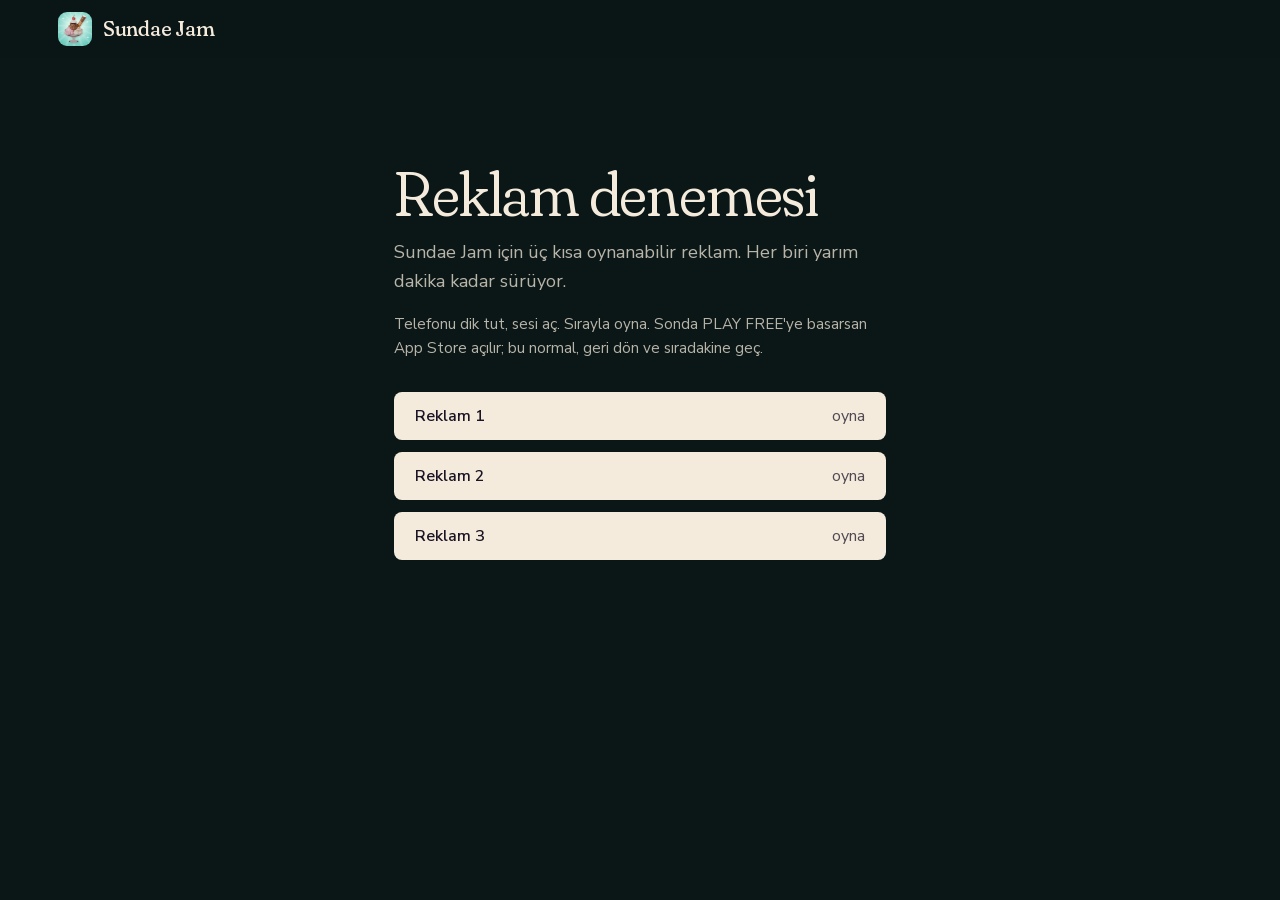
==== playtest/index.html @ f24d7bd7 "Playtest page (unlisted, noindex): the three Sundae Jam playable ads (A win, B cut off, C fail then " ====
<!doctype html>
<html lang="tr">
<head>
<meta charset="utf-8">
<meta name="viewport" content="width=device-width, initial-scale=1">
<meta name="robots" content="noindex, nofollow">
<title>Sundae Jam reklam denemesi</title>
<meta name="theme-color" content="#0b1716">
<link rel="icon" href="/assets/icon.png" type="image/png">
<link rel="stylesheet" href="/assets/fonts/fonts.css">
<link rel="stylesheet" href="/assets/kk.css">
<link rel="stylesheet" href="/assets/theme.css">
<link rel="stylesheet" href="/assets/site.css">
<style>
  /* the three ads, one per row, full width on a phone */
  .tries { display: grid; gap: 0.75rem; margin: 1.5rem 0 2rem; }
  .tries .btn { width: 100%; justify-content: space-between; }
  .tries .btn span { font-weight: 400; opacity: 0.75; }
</style>
</head>
<body>
<header class="wrap bar">
  <a class="brand" href="/" translate="no"><img src="/assets/icon.png" alt="" width="36" height="36">Sundae Jam</a>
</header>

<main id="main" class="wrap doc">
<h1>Reklam denemesi</h1>
<p>Sundae Jam için üç kısa oynanabilir reklam. Her biri yarım dakika kadar sürüyor.</p>
<p class="quiet">Telefonu dik tut, sesi aç. Sırayla oyna. Sonda PLAY FREE'ye basarsan App Store açılır; bu normal, geri dön ve sıradakine geç.</p>
<div class="tries">
  <a class="btn solid" href="/playtest/1/">Reklam 1 <span>oyna</span></a>
  <a class="btn solid" href="/playtest/2/">Reklam 2 <span>oyna</span></a>
  <a class="btn solid" href="/playtest/3/">Reklam 3 <span>oyna</span></a>
</div>
</main>
</body>
</html>
---- assets/fonts/fonts.css ----
/* Fraunces and Nunito Sans (SIL Open Font License 1.1), self-hosted so no visitor request leaves kettlekite.com. */
@font-face { font-family: "Fraunces"; font-style: normal; font-weight: 100 900; font-display: swap; src: url("/assets/fonts/fraunces-latin-ext.woff2") format("woff2"); unicode-range: U+0100-02BA, U+02BD-02C5, U+02C7-02CC, U+02CE-02D7, U+02DD-02FF, U+0304, U+0308, U+0329, U+1D00-1DBF, U+1E00-1E9F, U+1EF2-1EFF, U+2020, U+20A0-20AB, U+20AD-20C4, U+2113, U+2C60-2C7F, U+A720-A7FF; }
@font-face { font-family: "Fraunces"; font-style: normal; font-weight: 100 900; font-display: swap; src: url("/assets/fonts/fraunces-latin.woff2") format("woff2"); unicode-range: U+0000-00FF, U+0131, U+0152-0153, U+02BB-02BC, U+02C6, U+02DA, U+02DC, U+0304, U+0308, U+0329, U+2000-206F, U+20AC, U+2122, U+2191, U+2193, U+2212, U+2215, U+FEFF, U+FFFD; }
@font-face { font-family: "Nunito Sans"; font-style: normal; font-weight: 400 800; font-display: swap; src: url("/assets/fonts/nunito-sans-latin-ext.woff2") format("woff2"); unicode-range: U+0100-02BA, U+02BD-02C5, U+02C7-02CC, U+02CE-02D7, U+02DD-02FF, U+0304, U+0308, U+0329, U+1D00-1DBF, U+1E00-1E9F, U+1EF2-1EFF, U+2020, U+20A0-20AB, U+20AD-20C4, U+2113, U+2C60-2C7F, U+A720-A7FF; }
@font-face { font-family: "Nunito Sans"; font-style: normal; font-weight: 400 800; font-display: swap; src: url("/assets/fonts/nunito-sans-latin.woff2") format("woff2"); unicode-range: U+0000-00FF, U+0131, U+0152-0153, U+02BB-02BC, U+02C6, U+02DA, U+02DC, U+0304, U+0308, U+0329, U+2000-206F, U+20AC, U+2122, U+2191, U+2193, U+2212, U+2215, U+FEFF, U+FFFD; }
---- assets/kk.css ----
/* Kettlekite shared base: the sky at the hour the kettle goes on. Night and dusk for the ground,
   ivory for the words, the kite's gold and teal only on the kite itself. Every Kettlekite site
   copies this file (scripts/sync-shared.sh); a game site sets its own colours in theme.css. */
:root {
  --night: #0d0f22;
  --dusk: #1d2150;
  --dusk-2: #2d2a5c;
  --plum: #57405f;
  --ember: #e9a06b;
  --ivory: #f4ebdd;
  --ivory-2: rgba(244, 235, 221, 0.74);
  --ivory-3: rgba(244, 235, 221, 0.5);
  --line: rgba(244, 235, 221, 0.14);
  --gold: #f0a92e;
  --teal: #5fa59a;
  --bg: var(--night);
  --ink: #1a1424; /* type on ivory */
  --display: "Fraunces", "Iowan Old Style", "Palatino", Georgia, serif;
  --body: "Nunito Sans", ui-rounded, system-ui, sans-serif;
  --gutter: clamp(1.25rem, 4.5vw, 4rem);
  --max: 92rem;
  --measure: 38rem;
  --ease: cubic-bezier(0.22, 1, 0.36, 1);
}

*, *::before, *::after { box-sizing: border-box; }
html { -webkit-text-size-adjust: 100%; text-size-adjust: 100%; color-scheme: dark; scroll-behavior: smooth; }
body {
  margin: 0;
  min-height: 100vh;
  font: 400 1.125rem/1.6 var(--body);
  color: var(--ivory);
  background: var(--bg);
  overflow-x: clip;
  -webkit-font-smoothing: antialiased;
}
img, svg, video { display: block; max-width: 100%; }
a { color: inherit; text-decoration-thickness: 1px; text-underline-offset: 0.22em; text-decoration-color: var(--ivory-3); }
a:hover { text-decoration-color: currentColor; }
:focus-visible { outline: 2px solid var(--ivory); outline-offset: 4px; border-radius: 6px; }
h1, h2, h3 { margin: 0; font-family: var(--display); font-weight: 340; line-height: 1.02; letter-spacing: -0.02em; text-wrap: balance; font-variation-settings: "opsz" 144; }
p { margin: 0 0 1rem; text-wrap: pretty; }
.wrap { width: 100%; max-width: var(--max); margin: 0 auto; padding: 0 var(--gutter); }
.quiet { color: var(--ivory-3); font-size: 0.95rem; }
.sr { position: absolute; width: 1px; height: 1px; overflow: hidden; clip: rect(0 0 0 0); white-space: nowrap; }

/* Top bar. Fixed over the page; it gains a veil once the page has scrolled. */
.bar {
  position: fixed; inset: 0 0 auto 0; z-index: 50;
  display: flex; align-items: center; justify-content: space-between; gap: 1rem;
  padding: 1.1rem var(--gutter);
  transition: background 0.5s var(--ease), padding 0.5s var(--ease);
}
/* long pages have no script to veil the bar, so it is veiled from the start */
.bar.veiled, body:has(.doc) .bar { background: color-mix(in srgb, var(--bg) 78%, transparent); backdrop-filter: blur(14px); -webkit-backdrop-filter: blur(14px); padding-top: 0.75rem; padding-bottom: 0.75rem; }
.brand { display: inline-flex; align-items: center; gap: 0.7rem; text-decoration: none; font-family: var(--display); font-weight: 450; font-size: 1.3rem; letter-spacing: -0.01em; font-variation-settings: "opsz" 48; }
.brand img { width: 34px; height: 34px; border-radius: 9px; }
.brand .kite { width: 22px; height: 22px; }
.nav { display: flex; gap: clamp(1rem, 2.4vw, 2.2rem); font-size: 0.98rem; color: var(--ivory-2); }
.nav a { text-decoration: none; }
.nav a:hover { color: var(--ivory); }

/* Buttons take the shape of Apple's App Store badge that sits among them: 48 px tall, corners of 8 px
   (the badge's own, measured). One solid ivory button per view, everything else outlined or a plain link */
.btn {
  display: inline-flex; align-items: center; justify-content: center; gap: 0.55rem;
  min-height: 3rem; padding: 0.8rem 1.35rem; border-radius: 8px;
  font: 600 1rem/1 var(--body); text-decoration: none; white-space: nowrap;
  transition: background 0.3s var(--ease), color 0.3s var(--ease), box-shadow 0.3s var(--ease), transform 0.3s var(--ease);
}
.btn.solid { background: var(--ivory); color: var(--ink); }
.btn.solid:hover { background: #fff8ee; transform: translateY(-1px); }
.btn.line { color: var(--ivory); box-shadow: inset 0 0 0 1px var(--ivory-3); }
.btn.line:hover { box-shadow: inset 0 0 0 1px var(--ivory); }
.btn.soon { color: var(--ivory-2); box-shadow: inset 0 0 0 1px var(--line); cursor: default; }
/* A row of them, centred on one line; the gap is the badge's clear space (a quarter of its height).
   Apple's own badge, unaltered, for a game that is out; "coming soon" holds its place until then */
.actions { display: flex; flex-wrap: wrap; align-items: center; gap: 0.75rem; }
.store-badge { display: inline-flex; border-radius: 8px; }
.store-badge img { width: auto; height: 3rem; }

/* Long-form pages: privacy, terms, support */
.doc { max-width: var(--measure); padding-top: clamp(7rem, 14vw, 10rem); padding-bottom: 3rem; }
.doc h1 { font-size: clamp(2.6rem, 6vw, 4rem); margin-bottom: 0.8rem; }
.doc h2 { font-size: 1.6rem; margin: 2.6rem 0 0.6rem; font-weight: 400; }
.doc h3 { font-family: var(--body); font-size: 1.05rem; font-weight: 700; letter-spacing: 0; margin: 1.6rem 0 0.35rem; }
.doc p, .doc li { color: var(--ivory-2); }
.doc .quiet { margin-bottom: 2rem; }
.doc a { text-decoration-color: var(--ivory-3); }

/* Footer */
.foot { position: relative; border-top: 1px solid var(--line); padding: 2.4rem 0 3rem; font-size: 0.92rem; color: var(--ivory-3); }
.foot .wrap { display: flex; flex-wrap: wrap; justify-content: space-between; gap: 1rem 2.5rem; }
.foot p { margin: 0; }
.foot ul { list-style: none; margin: 0; padding: 0; display: flex; flex-wrap: wrap; gap: 0.4rem 1.5rem; }
.foot a { text-decoration: none; }
.foot a:hover { color: var(--ivory); }

/* Phone frame for real screen recordings */
.phone {
  position: relative; width: min(300px, 64vw); aspect-ratio: 496 / 1080;
  padding: 10px; border-radius: 48px; background: #0b0a10;
  box-shadow: 0 0 0 1.5px rgba(255, 255, 255, 0.14), 0 50px 100px -30px rgba(0, 0, 0, 0.7), 0 20px 40px -20px rgba(0, 0, 0, 0.5);
}
.phone::before { content: ""; position: absolute; z-index: 2; top: 20px; left: 50%; width: 28%; height: 22px; border-radius: 99px; background: #0b0a10; transform: translateX(-50%); }
.phone video, .phone img { width: 100%; height: 100%; object-fit: cover; border-radius: 38px; background: #222; }

/* Reveal on scroll: home.js / game.js add .in when an element enters the view */
.rise { opacity: 0; transform: translateY(2.2rem); transition: opacity 1.1s var(--ease), transform 1.1s var(--ease); }
.rise.in { opacity: 1; transform: none; }

@media (max-width: 760px) {
  .nav { gap: 1rem; font-size: 0.92rem; }
  .nav:has(a:not([href^="#"])) a[href^="#"] { display: none; } /* game sites keep Support on phones */
  .brand { font-size: 1.15rem; }
}
@media (prefers-reduced-motion: reduce) {
  html { scroll-behavior: auto; }
  *, *::before, *::after { animation: none !important; transition: none !important; }
  .rise { opacity: 1; transform: none; }
}
---- assets/theme.css ----
/* Sundae Jam: a mint-cold evening with strawberry in the light, the colours of the scoops themselves.
   Only colours live here; layout comes from the shared kk.css and game.css. */
:root {
  --bg: #0b1716;
  --hero-1: #2f7a6c;
  --hero-2: #163a34;
  --glow: rgba(245, 143, 154, 0.3);
  --tint: rgba(127, 224, 200, 0.12);
  --sister-tint: rgba(242, 160, 180, 0.16);
  --accent: #bfe8d4;
}
---- assets/site.css ----
/* Details on top of the shared kk.css and game.css. Those two are synced from kettlekite-site (scripts/sync-shared.sh)
   and would lose anything written into them here, so this file holds the polish instead. It is the same on every game
   site; fold it into kk.css / game.css in kettlekite-site when convenient, then delete it. */

/* The page's own surfaces: selection, scrollbar, taps */
html { scrollbar-color: var(--ivory-3) var(--bg); -webkit-tap-highlight-color: transparent; }
::selection { background: color-mix(in srgb, var(--accent) 38%, transparent); color: var(--ivory); }
a, button { touch-action: manipulation; }
.quiet, .foot { color: rgba(244, 235, 221, 0.58); } /* 4.5:1 on every game's ground (0.5 fell just short on Vanity's) */

/* Skip link: out of sight until a keyboard reaches it */
.skip {
  position: fixed; z-index: 60; top: 0.75rem; left: var(--gutter); padding: 0.75rem 1.2rem; border-radius: 999px;
  background: var(--ivory); color: var(--ink); font-weight: 600; font-size: 1rem; text-decoration: none; transform: translateY(-300%);
}
.skip:focus-visible { transform: none; border-radius: 999px; }

/* 44 px for a finger with no visual shift: padding grows the target, a negative margin gives the space back */
.brand { padding-block: 5px; margin-block: -5px; }
.nav a { padding-block: 11px; margin-block: -11px; }
.g-cta .help { padding-block: 8px; margin-block: calc(0.9rem - 8px) -8px; }
.studio-mark { padding-block: 10px; margin-block: calc(1.4rem - 10px) -10px; }
.calm a { display: inline-block; padding-block: 10px; margin-block: -10px; }
.foot a { display: inline-block; padding-block: 12px; margin-block: -12px; }
.nav a[aria-current="page"] { color: var(--ivory); }

/* Trick pictures stay square: a height attribute must not beat the aspect ratio */
.trick img { height: auto; }

/* Apple's own badge, unaltered, for a game that is out (as on kettlekite.com) */
.store-badge { display: inline-flex; border-radius: 9px; }
.store-badge img { width: auto; height: 3rem; }
.store-badge:focus-visible { border-radius: 10px; }

/* Press and hover: everything clickable answers on press; only links move, and never far */
a.btn, .store-badge, .sister { transition: transform 0.16s var(--ease), background 0.3s var(--ease), box-shadow 0.3s var(--ease); }
a.btn:active, .store-badge:active { transform: scale(0.97); }
.sister:active { transform: scale(0.985); }
@media (hover: hover) and (pointer: fine) {
  .store-badge:hover { transform: translateY(-1px); }
  .sister:hover { transform: translateY(-2px); }
}

/* Blocks rise a little less far and a little sooner; with scripting off they are simply there */
.rise { transform: translateY(1.25rem); transition: opacity 0.9s var(--ease), transform 0.9s var(--ease); }
@media (scripting: none) { .rise { opacity: 1; transform: none; } }

/* Phones: the props gather round the phone and leave the words under it clear */
@media (max-width: 860px) {
  .g-scene { inset: 0 0 auto 0; height: 64%; }
}

@media (prefers-reduced-motion: reduce) {
  .rise { opacity: 1; transform: none; }
}
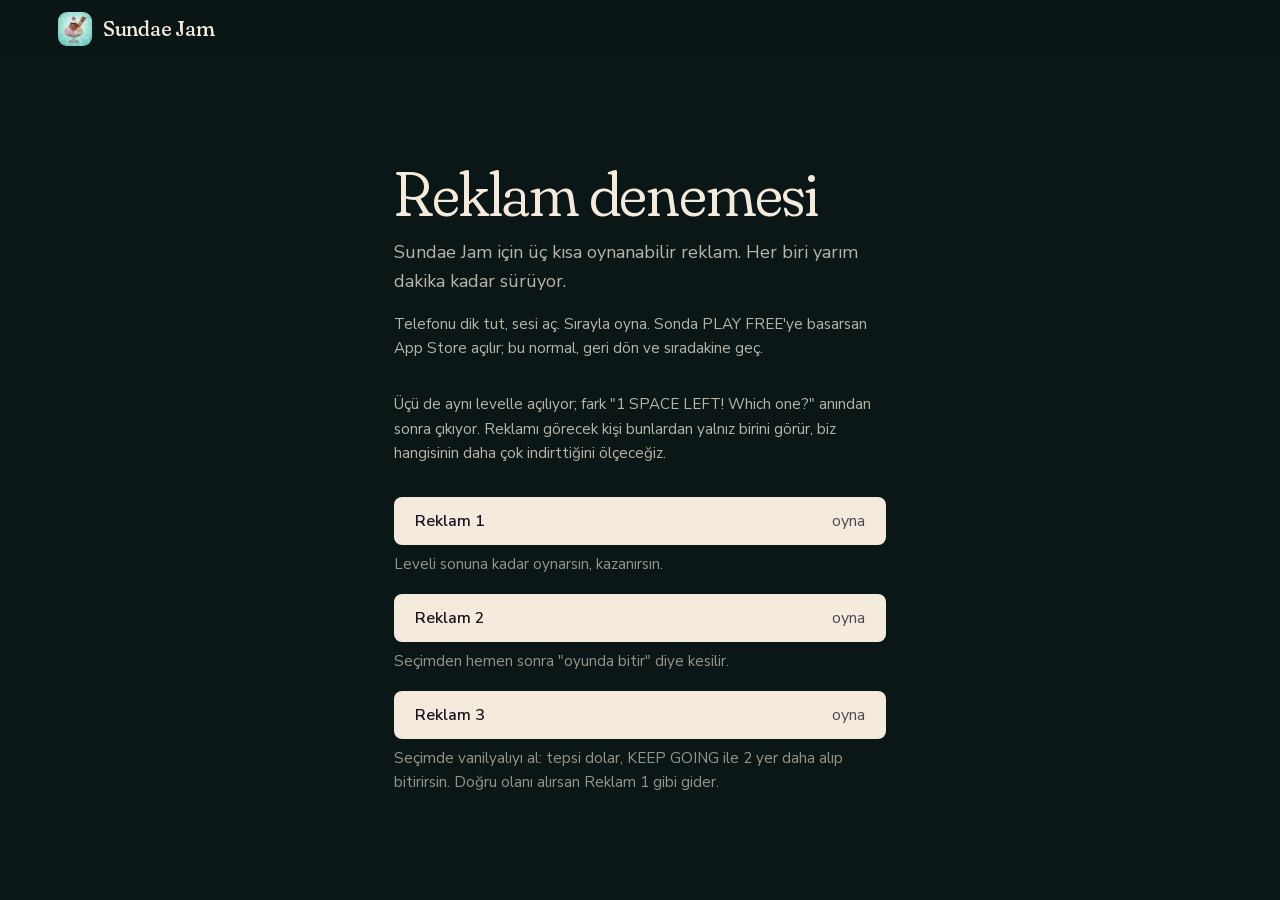
==== commit 34200643: "Playtest: each ad's difference under its button (all three open the same level; they part at the cho" ====
--- a/playtest/index.html
+++ b/playtest/index.html
@@ -16,6 +16,7 @@
   .tries { display: grid; gap: 0.75rem; margin: 1.5rem 0 2rem; }
   .tries .btn { width: 100%; justify-content: space-between; }
   .tries .btn span { font-weight: 400; opacity: 0.75; }
+  .tries .note { margin: -0.35rem 0 0.4rem; font-size: 0.95rem; opacity: 0.8; }
 </style>
 </head>
 <body>
@@ -27,10 +28,14 @@
 <h1>Reklam denemesi</h1>
 <p>Sundae Jam için üç kısa oynanabilir reklam. Her biri yarım dakika kadar sürüyor.</p>
 <p class="quiet">Telefonu dik tut, sesi aç. Sırayla oyna. Sonda PLAY FREE'ye basarsan App Store açılır; bu normal, geri dön ve sıradakine geç.</p>
+<p class="quiet">Üçü de aynı levelle açılıyor; fark "1 SPACE LEFT! Which one?" anından sonra çıkıyor. Reklamı görecek kişi bunlardan yalnız birini görür, biz hangisinin daha çok indirttiğini ölçeceğiz.</p>
 <div class="tries">
   <a class="btn solid" href="/playtest/1/">Reklam 1 <span>oyna</span></a>
+  <p class="note">Leveli sonuna kadar oynarsın, kazanırsın.</p>
   <a class="btn solid" href="/playtest/2/">Reklam 2 <span>oyna</span></a>
+  <p class="note">Seçimden hemen sonra "oyunda bitir" diye kesilir.</p>
   <a class="btn solid" href="/playtest/3/">Reklam 3 <span>oyna</span></a>
+  <p class="note">Seçimde vanilyalıyı al: tepsi dolar, KEEP GOING ile 2 yer daha alıp bitirirsin. Doğru olanı alırsan Reklam 1 gibi gider.</p>
 </div>
 </main>
 </body>
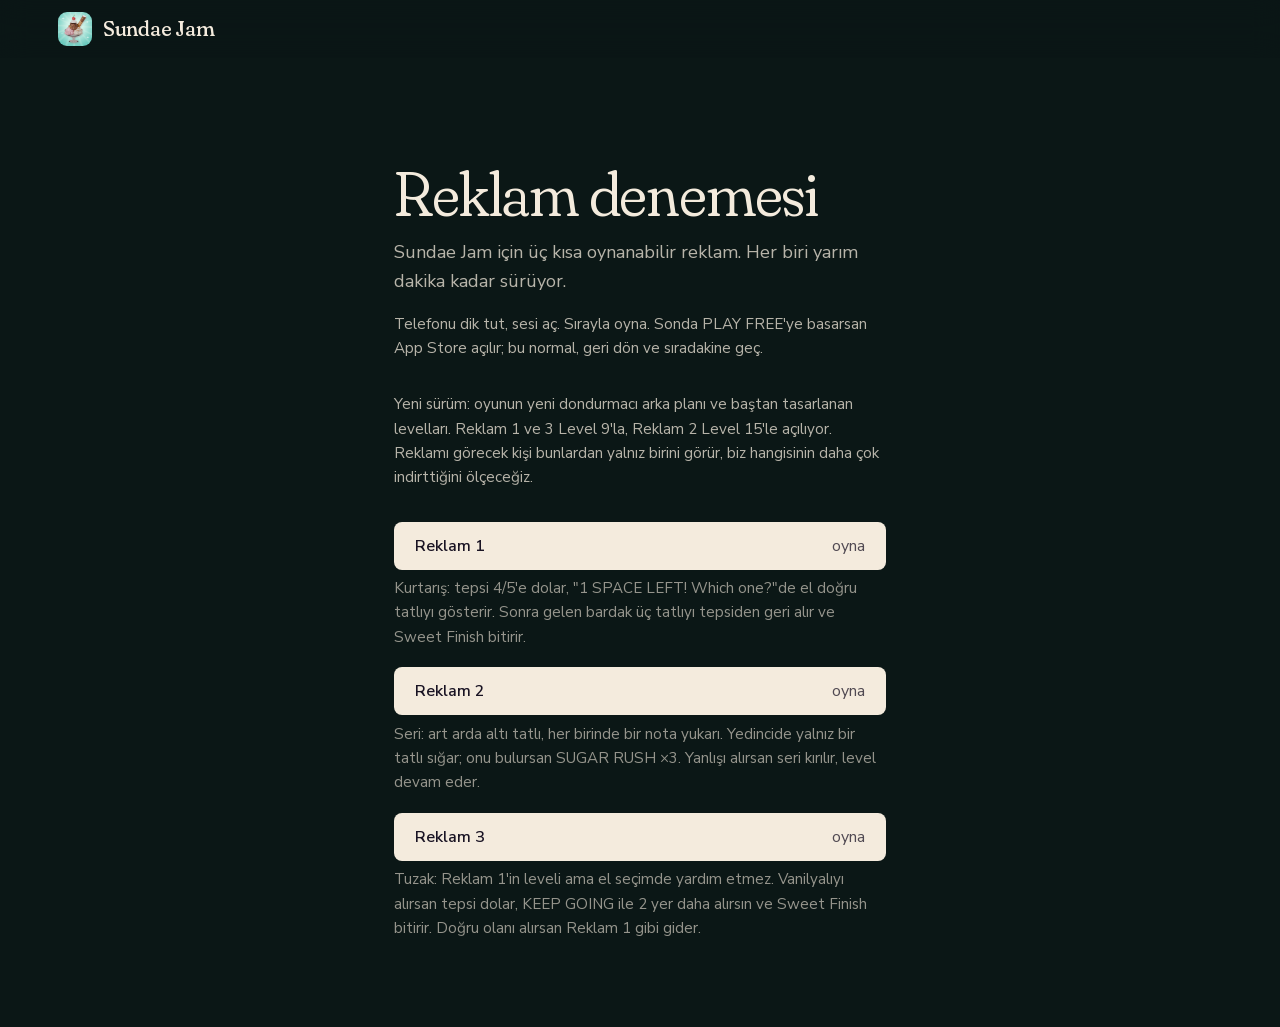
==== commit a621485e: "Playtest: the v2 playables on the re-baked levels (A save on L9, B streak on L15, C fail bait on L9)" ====
--- a/playtest/index.html
+++ b/playtest/index.html
@@ -28,14 +28,14 @@
 <h1>Reklam denemesi</h1>
 <p>Sundae Jam için üç kısa oynanabilir reklam. Her biri yarım dakika kadar sürüyor.</p>
 <p class="quiet">Telefonu dik tut, sesi aç. Sırayla oyna. Sonda PLAY FREE'ye basarsan App Store açılır; bu normal, geri dön ve sıradakine geç.</p>
-<p class="quiet">Üçü de aynı levelle açılıyor; fark "1 SPACE LEFT! Which one?" anından sonra çıkıyor. Reklamı görecek kişi bunlardan yalnız birini görür, biz hangisinin daha çok indirttiğini ölçeceğiz.</p>
+<p class="quiet">Yeni sürüm: oyunun yeni dondurmacı arka planı ve baştan tasarlanan levelları. Reklam 1 ve 3 Level 9'la, Reklam 2 Level 15'le açılıyor. Reklamı görecek kişi bunlardan yalnız birini görür, biz hangisinin daha çok indirttiğini ölçeceğiz.</p>
 <div class="tries">
   <a class="btn solid" href="/playtest/1/">Reklam 1 <span>oyna</span></a>
-  <p class="note">Leveli sonuna kadar oynarsın, kazanırsın.</p>
+  <p class="note">Kurtarış: tepsi 4/5'e dolar, "1 SPACE LEFT! Which one?"de el doğru tatlıyı gösterir. Sonra gelen bardak üç tatlıyı tepsiden geri alır ve Sweet Finish bitirir.</p>
   <a class="btn solid" href="/playtest/2/">Reklam 2 <span>oyna</span></a>
-  <p class="note">Seçimden hemen sonra "oyunda bitir" diye kesilir.</p>
+  <p class="note">Seri: art arda altı tatlı, her birinde bir nota yukarı. Yedincide yalnız bir tatlı sığar; onu bulursan SUGAR RUSH ×3. Yanlışı alırsan seri kırılır, level devam eder.</p>
   <a class="btn solid" href="/playtest/3/">Reklam 3 <span>oyna</span></a>
-  <p class="note">Seçimde vanilyalıyı al: tepsi dolar, KEEP GOING ile 2 yer daha alıp bitirirsin. Doğru olanı alırsan Reklam 1 gibi gider.</p>
+  <p class="note">Tuzak: Reklam 1'in leveli ama el seçimde yardım etmez. Vanilyalıyı alırsan tepsi dolar, KEEP GOING ile 2 yer daha alırsın ve Sweet Finish bitirir. Doğru olanı alırsan Reklam 1 gibi gider.</p>
 </div>
 </main>
 </body>
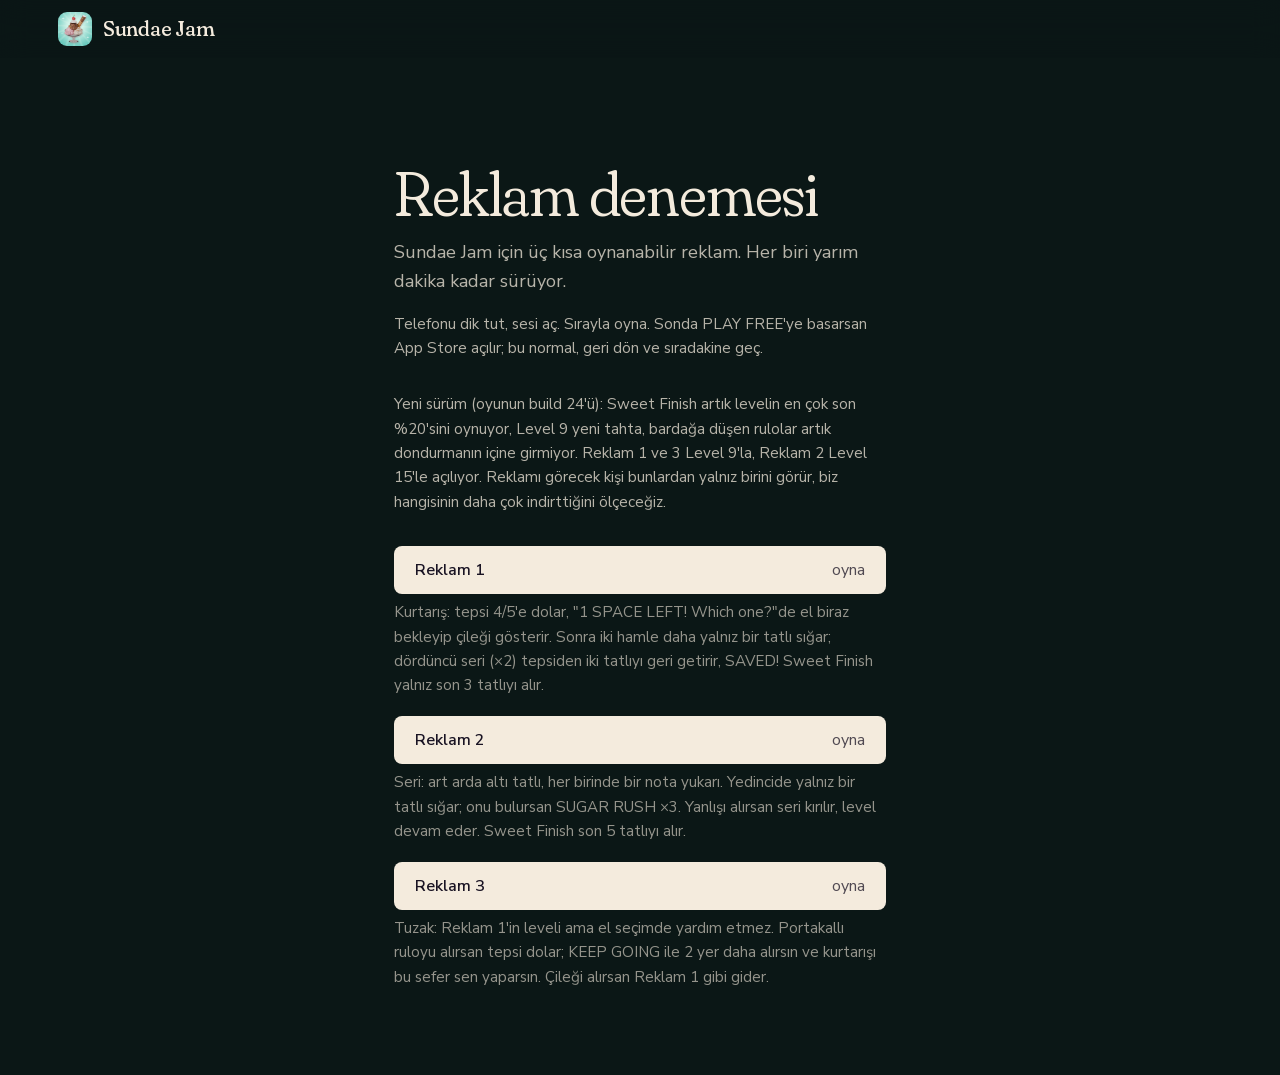
==== commit 1fcf72a6: "Playtest: the playables on build 24 (Sweet Finish takes at most the last 20 %, the rebaked Level 9, " ====
--- a/playtest/index.html
+++ b/playtest/index.html
@@ -28,14 +28,14 @@
 <h1>Reklam denemesi</h1>
 <p>Sundae Jam için üç kısa oynanabilir reklam. Her biri yarım dakika kadar sürüyor.</p>
 <p class="quiet">Telefonu dik tut, sesi aç. Sırayla oyna. Sonda PLAY FREE'ye basarsan App Store açılır; bu normal, geri dön ve sıradakine geç.</p>
-<p class="quiet">Yeni sürüm: oyunun yeni dondurmacı arka planı ve baştan tasarlanan levelları. Reklam 1 ve 3 Level 9'la, Reklam 2 Level 15'le açılıyor. Reklamı görecek kişi bunlardan yalnız birini görür, biz hangisinin daha çok indirttiğini ölçeceğiz.</p>
+<p class="quiet">Yeni sürüm (oyunun build 24'ü): Sweet Finish artık levelin en çok son %20'sini oynuyor, Level 9 yeni tahta, bardağa düşen rulolar artık dondurmanın içine girmiyor. Reklam 1 ve 3 Level 9'la, Reklam 2 Level 15'le açılıyor. Reklamı görecek kişi bunlardan yalnız birini görür, biz hangisinin daha çok indirttiğini ölçeceğiz.</p>
 <div class="tries">
   <a class="btn solid" href="/playtest/1/">Reklam 1 <span>oyna</span></a>
-  <p class="note">Kurtarış: tepsi 4/5'e dolar, "1 SPACE LEFT! Which one?"de el doğru tatlıyı gösterir. Sonra gelen bardak üç tatlıyı tepsiden geri alır ve Sweet Finish bitirir.</p>
+  <p class="note">Kurtarış: tepsi 4/5'e dolar, "1 SPACE LEFT! Which one?"de el biraz bekleyip çileği gösterir. Sonra iki hamle daha yalnız bir tatlı sığar; dördüncü seri (×2) tepsiden iki tatlıyı geri getirir, SAVED! Sweet Finish yalnız son 3 tatlıyı alır.</p>
   <a class="btn solid" href="/playtest/2/">Reklam 2 <span>oyna</span></a>
-  <p class="note">Seri: art arda altı tatlı, her birinde bir nota yukarı. Yedincide yalnız bir tatlı sığar; onu bulursan SUGAR RUSH ×3. Yanlışı alırsan seri kırılır, level devam eder.</p>
+  <p class="note">Seri: art arda altı tatlı, her birinde bir nota yukarı. Yedincide yalnız bir tatlı sığar; onu bulursan SUGAR RUSH ×3. Yanlışı alırsan seri kırılır, level devam eder. Sweet Finish son 5 tatlıyı alır.</p>
   <a class="btn solid" href="/playtest/3/">Reklam 3 <span>oyna</span></a>
-  <p class="note">Tuzak: Reklam 1'in leveli ama el seçimde yardım etmez. Vanilyalıyı alırsan tepsi dolar, KEEP GOING ile 2 yer daha alırsın ve Sweet Finish bitirir. Doğru olanı alırsan Reklam 1 gibi gider.</p>
+  <p class="note">Tuzak: Reklam 1'in leveli ama el seçimde yardım etmez. Portakallı ruloyu alırsan tepsi dolar; KEEP GOING ile 2 yer daha alırsın ve kurtarışı bu sefer sen yaparsın. Çileği alırsan Reklam 1 gibi gider.</p>
 </div>
 </main>
 </body>
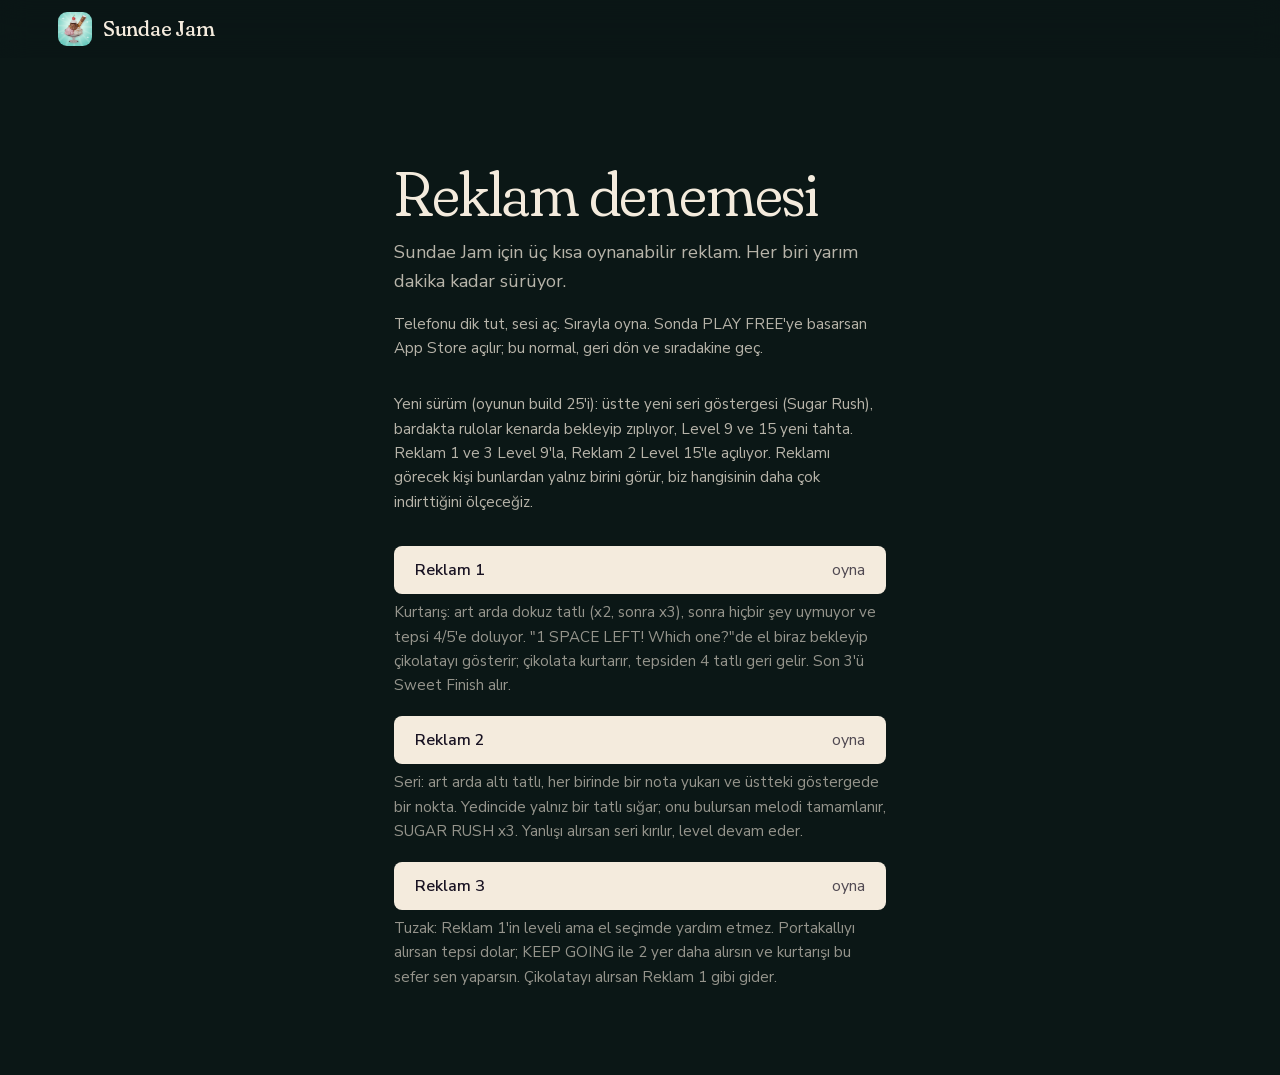
==== commit 69b517c7: "Playtest: the playables on build 25 (streak meter, rolls wait on the rim, the motion fixes, L9 and L" ====
--- a/playtest/index.html
+++ b/playtest/index.html
@@ -28,14 +28,14 @@
 <h1>Reklam denemesi</h1>
 <p>Sundae Jam için üç kısa oynanabilir reklam. Her biri yarım dakika kadar sürüyor.</p>
 <p class="quiet">Telefonu dik tut, sesi aç. Sırayla oyna. Sonda PLAY FREE'ye basarsan App Store açılır; bu normal, geri dön ve sıradakine geç.</p>
-<p class="quiet">Yeni sürüm (oyunun build 24'ü): Sweet Finish artık levelin en çok son %20'sini oynuyor, Level 9 yeni tahta, bardağa düşen rulolar artık dondurmanın içine girmiyor. Reklam 1 ve 3 Level 9'la, Reklam 2 Level 15'le açılıyor. Reklamı görecek kişi bunlardan yalnız birini görür, biz hangisinin daha çok indirttiğini ölçeceğiz.</p>
+<p class="quiet">Yeni sürüm (oyunun build 25'i): üstte yeni seri göstergesi (Sugar Rush), bardakta rulolar kenarda bekleyip zıplıyor, Level 9 ve 15 yeni tahta. Reklam 1 ve 3 Level 9'la, Reklam 2 Level 15'le açılıyor. Reklamı görecek kişi bunlardan yalnız birini görür, biz hangisinin daha çok indirttiğini ölçeceğiz.</p>
 <div class="tries">
   <a class="btn solid" href="/playtest/1/">Reklam 1 <span>oyna</span></a>
-  <p class="note">Kurtarış: tepsi 4/5'e dolar, "1 SPACE LEFT! Which one?"de el biraz bekleyip çileği gösterir. Sonra iki hamle daha yalnız bir tatlı sığar; dördüncü seri (×2) tepsiden iki tatlıyı geri getirir, SAVED! Sweet Finish yalnız son 3 tatlıyı alır.</p>
+  <p class="note">Kurtarış: art arda dokuz tatlı (x2, sonra x3), sonra hiçbir şey uymuyor ve tepsi 4/5'e doluyor. "1 SPACE LEFT! Which one?"de el biraz bekleyip çikolatayı gösterir; çikolata kurtarır, tepsiden 4 tatlı geri gelir. Son 3'ü Sweet Finish alır.</p>
   <a class="btn solid" href="/playtest/2/">Reklam 2 <span>oyna</span></a>
-  <p class="note">Seri: art arda altı tatlı, her birinde bir nota yukarı. Yedincide yalnız bir tatlı sığar; onu bulursan SUGAR RUSH ×3. Yanlışı alırsan seri kırılır, level devam eder. Sweet Finish son 5 tatlıyı alır.</p>
+  <p class="note">Seri: art arda altı tatlı, her birinde bir nota yukarı ve üstteki göstergede bir nokta. Yedincide yalnız bir tatlı sığar; onu bulursan melodi tamamlanır, SUGAR RUSH x3. Yanlışı alırsan seri kırılır, level devam eder.</p>
   <a class="btn solid" href="/playtest/3/">Reklam 3 <span>oyna</span></a>
-  <p class="note">Tuzak: Reklam 1'in leveli ama el seçimde yardım etmez. Portakallı ruloyu alırsan tepsi dolar; KEEP GOING ile 2 yer daha alırsın ve kurtarışı bu sefer sen yaparsın. Çileği alırsan Reklam 1 gibi gider.</p>
+  <p class="note">Tuzak: Reklam 1'in leveli ama el seçimde yardım etmez. Portakallıyı alırsan tepsi dolar; KEEP GOING ile 2 yer daha alırsın ve kurtarışı bu sefer sen yaparsın. Çikolatayı alırsan Reklam 1 gibi gider.</p>
 </div>
 </main>
 </body>
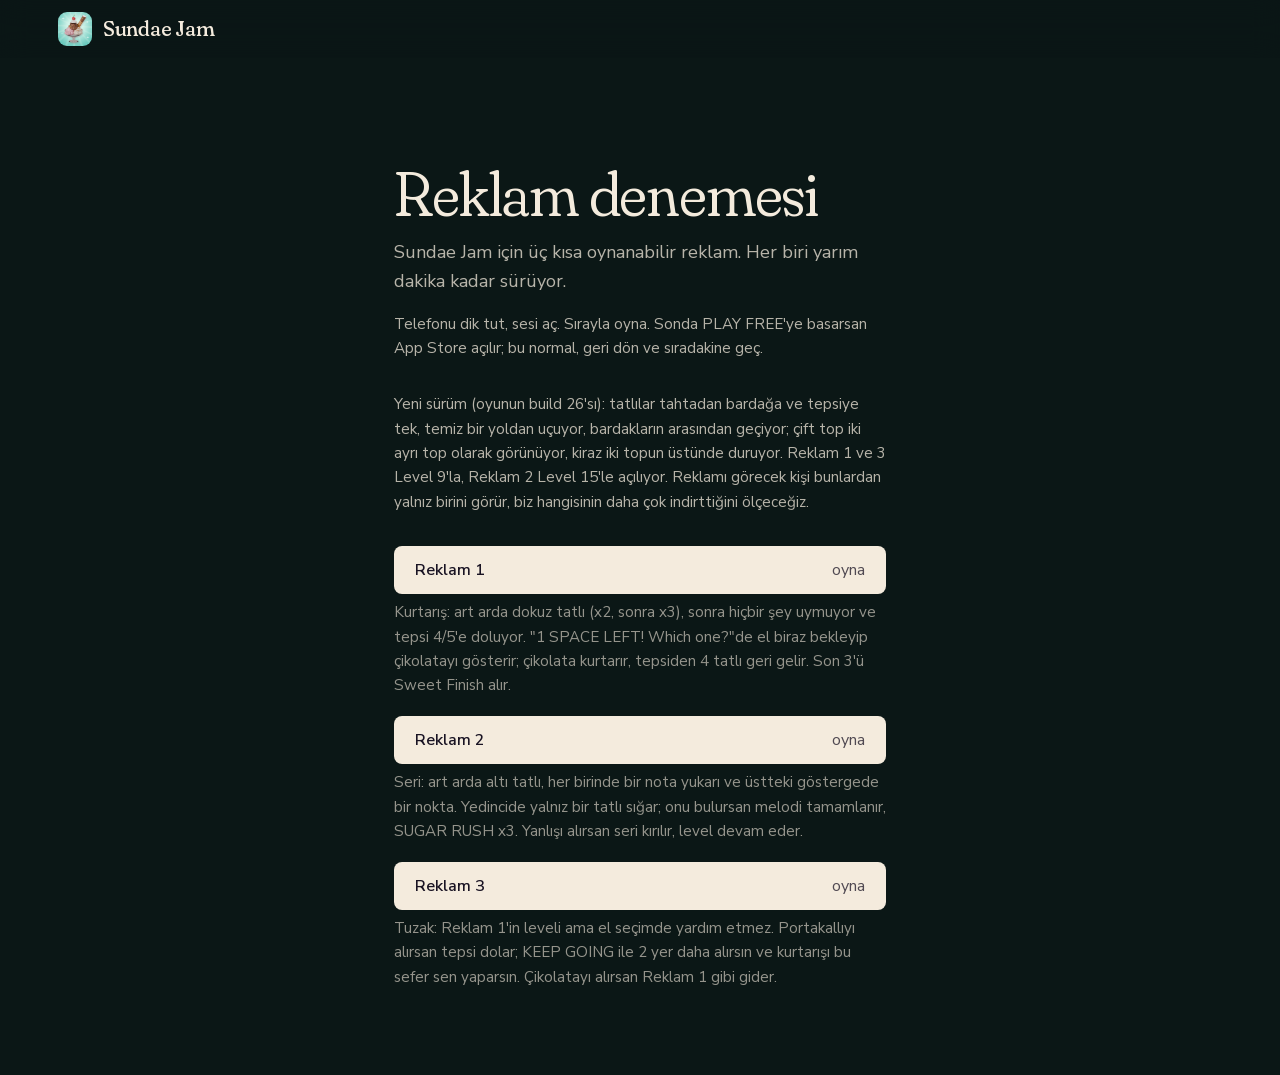
==== commit 027a72bd: "Playtest: the playables on build 26 (one clean way out of the counter and through the gaps, the doub" ====
--- a/playtest/index.html
+++ b/playtest/index.html
@@ -28,7 +28,7 @@
 <h1>Reklam denemesi</h1>
 <p>Sundae Jam için üç kısa oynanabilir reklam. Her biri yarım dakika kadar sürüyor.</p>
 <p class="quiet">Telefonu dik tut, sesi aç. Sırayla oyna. Sonda PLAY FREE'ye basarsan App Store açılır; bu normal, geri dön ve sıradakine geç.</p>
-<p class="quiet">Yeni sürüm (oyunun build 25'i): üstte yeni seri göstergesi (Sugar Rush), bardakta rulolar kenarda bekleyip zıplıyor, Level 9 ve 15 yeni tahta. Reklam 1 ve 3 Level 9'la, Reklam 2 Level 15'le açılıyor. Reklamı görecek kişi bunlardan yalnız birini görür, biz hangisinin daha çok indirttiğini ölçeceğiz.</p>
+<p class="quiet">Yeni sürüm (oyunun build 26'sı): tatlılar tahtadan bardağa ve tepsiye tek, temiz bir yoldan uçuyor, bardakların arasından geçiyor; çift top iki ayrı top olarak görünüyor, kiraz iki topun üstünde duruyor. Reklam 1 ve 3 Level 9'la, Reklam 2 Level 15'le açılıyor. Reklamı görecek kişi bunlardan yalnız birini görür, biz hangisinin daha çok indirttiğini ölçeceğiz.</p>
 <div class="tries">
   <a class="btn solid" href="/playtest/1/">Reklam 1 <span>oyna</span></a>
   <p class="note">Kurtarış: art arda dokuz tatlı (x2, sonra x3), sonra hiçbir şey uymuyor ve tepsi 4/5'e doluyor. "1 SPACE LEFT! Which one?"de el biraz bekleyip çikolatayı gösterir; çikolata kurtarır, tepsiden 4 tatlı geri gelir. Son 3'ü Sweet Finish alır.</p>
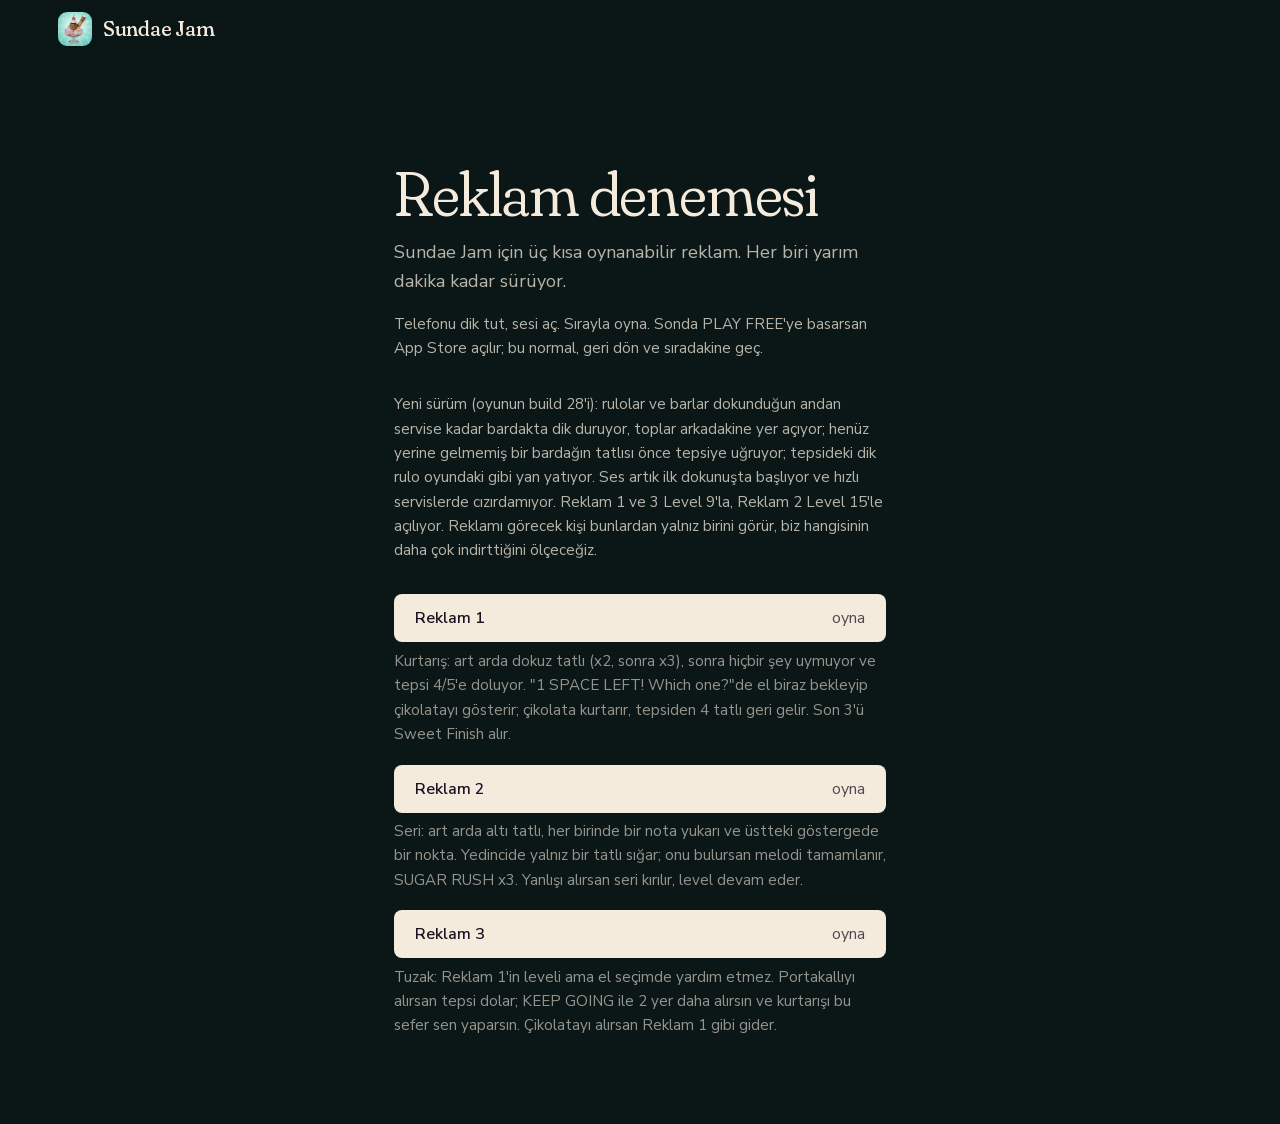
==== commit 39e1c5cf: "Playtest: the playables on build 28 (rolls and bars stand in the glass from tap to serve, scoops mak" ====
--- a/playtest/index.html
+++ b/playtest/index.html
@@ -28,7 +28,7 @@
 <h1>Reklam denemesi</h1>
 <p>Sundae Jam için üç kısa oynanabilir reklam. Her biri yarım dakika kadar sürüyor.</p>
 <p class="quiet">Telefonu dik tut, sesi aç. Sırayla oyna. Sonda PLAY FREE'ye basarsan App Store açılır; bu normal, geri dön ve sıradakine geç.</p>
-<p class="quiet">Yeni sürüm (oyunun build 26'sı): tatlılar tahtadan bardağa ve tepsiye tek, temiz bir yoldan uçuyor, bardakların arasından geçiyor; çift top iki ayrı top olarak görünüyor, kiraz iki topun üstünde duruyor. Reklam 1 ve 3 Level 9'la, Reklam 2 Level 15'le açılıyor. Reklamı görecek kişi bunlardan yalnız birini görür, biz hangisinin daha çok indirttiğini ölçeceğiz.</p>
+<p class="quiet">Yeni sürüm (oyunun build 28'i): rulolar ve barlar dokunduğun andan servise kadar bardakta dik duruyor, toplar arkadakine yer açıyor; henüz yerine gelmemiş bir bardağın tatlısı önce tepsiye uğruyor; tepsideki dik rulo oyundaki gibi yan yatıyor. Ses artık ilk dokunuşta başlıyor ve hızlı servislerde cızırdamıyor. Reklam 1 ve 3 Level 9'la, Reklam 2 Level 15'le açılıyor. Reklamı görecek kişi bunlardan yalnız birini görür, biz hangisinin daha çok indirttiğini ölçeceğiz.</p>
 <div class="tries">
   <a class="btn solid" href="/playtest/1/">Reklam 1 <span>oyna</span></a>
   <p class="note">Kurtarış: art arda dokuz tatlı (x2, sonra x3), sonra hiçbir şey uymuyor ve tepsi 4/5'e doluyor. "1 SPACE LEFT! Which one?"de el biraz bekleyip çikolatayı gösterir; çikolata kurtarır, tepsiden 4 tatlı geri gelir. Son 3'ü Sweet Finish alır.</p>
